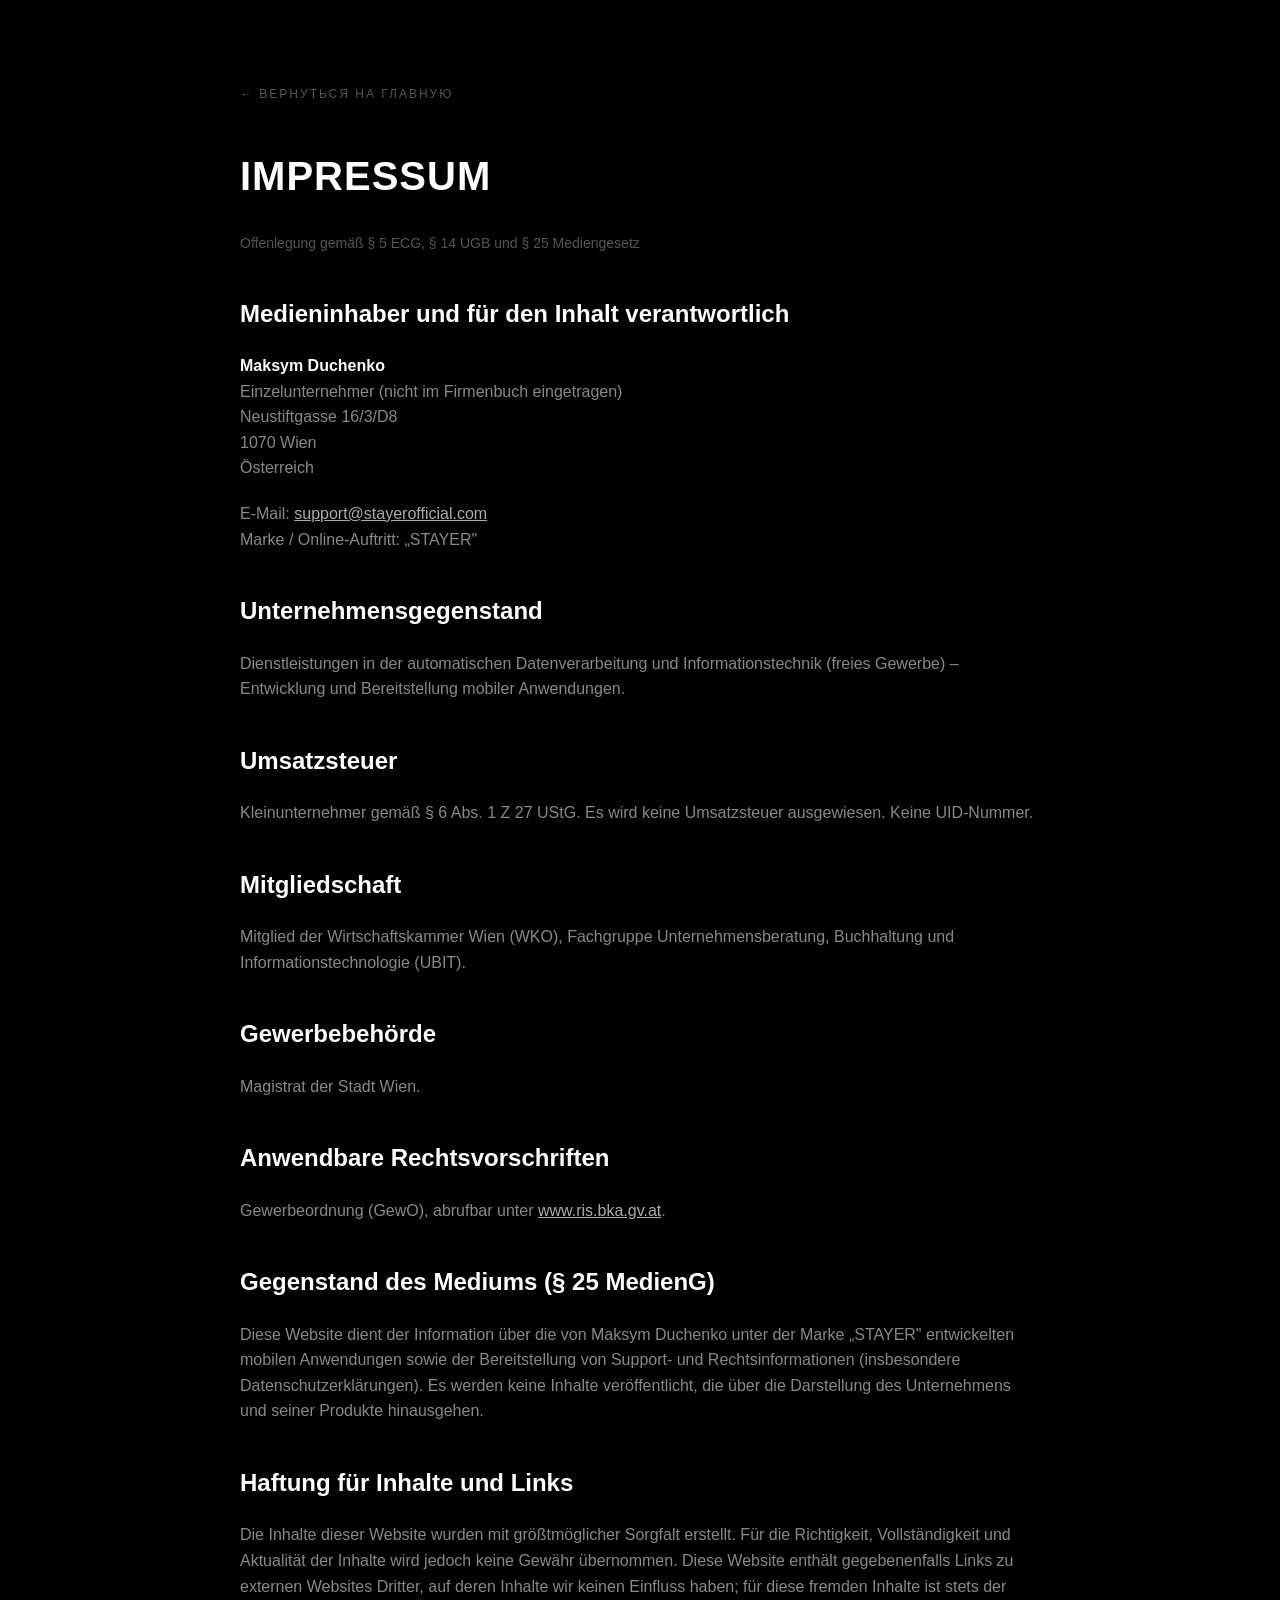
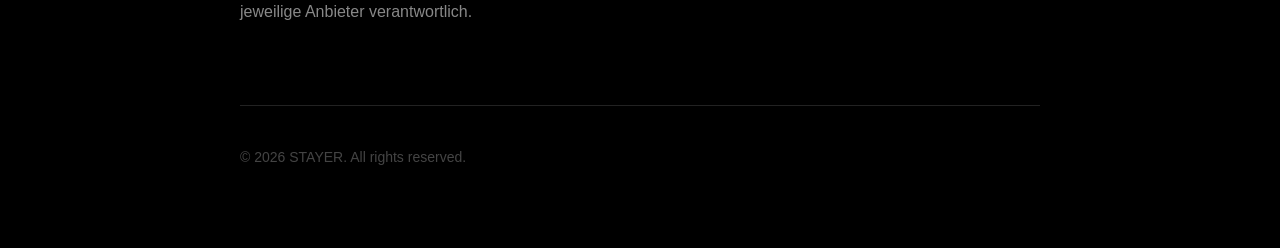
==== impressum.html @ 55f56fc3 "Add files via upload" ====
<!DOCTYPE html>
<html lang="de">
<head>
    <meta charset="UTF-8">
    <meta name="viewport" content="width=device-width, initial-scale=1.0">
    <title>Impressum | STAYER</title>
    <style>
        * { margin: 0; padding: 0; box-sizing: border-box; font-family: 'Helvetica Neue', Arial, sans-serif; }
        body { background-color: #000; color: #fff; padding: 80px 40px; line-height: 1.6; }

        .container { max-width: 800px; margin: 0 auto; }

        .back-link { display: inline-block; color: #555; text-decoration: none; margin-bottom: 40px; text-transform: uppercase; font-size: 12px; letter-spacing: 2px; transition: color 0.3s; }
        .back-link:hover { color: #fff; }

        h1 { font-size: 40px; font-weight: 900; text-transform: uppercase; margin-bottom: 24px; letter-spacing: 1px; }
        h2 { font-size: 24px; margin: 40px 0 20px; font-weight: 700; color: #fff; }
        p { color: #888; margin-bottom: 20px; font-size: 16px; }
        ul { color: #888; font-size: 16px; margin: 0 0 20px 22px; }
        li { margin-bottom: 10px; }
        strong, b { color: #fff; font-weight: 700; }
        p a, li a { color: #aaa; }
        p a:hover, li a:hover { color: #fff; }
        .meta { color: #555; font-size: 14px; }

        .footer { margin-top: 80px; padding-top: 40px; border-top: 1px solid #222; color: #444; font-size: 14px; }

        @media (max-width: 600px) { body { padding: 40px 20px; } h1 { font-size: 30px; } }
    </style>
</head>
<body>

    <div class="container">
        <a href="index.html" class="back-link">← Вернуться на главную</a>

        <h1>Impressum</h1>

        <p class="meta">Offenlegung gemäß § 5 ECG, § 14 UGB und § 25 Mediengesetz</p>

        <h2>Medieninhaber und für den Inhalt verantwortlich</h2>
        <p>
            <strong>Maksym Duchenko</strong><br>
            Einzelunternehmer (nicht im Firmenbuch eingetragen)<br>
            Neustiftgasse 16/3/D8<br>
            1070 Wien<br>
            Österreich
        </p>
        <p>
            E-Mail: <a href="mailto:support@stayerofficial.com">support@stayerofficial.com</a><br>
            Marke / Online-Auftritt: „STAYER"
        </p>

        <h2>Unternehmensgegenstand</h2>
        <p>Dienstleistungen in der automatischen Datenverarbeitung und Informationstechnik (freies Gewerbe) – Entwicklung und Bereitstellung mobiler Anwendungen.</p>

        <h2>Umsatzsteuer</h2>
        <p>Kleinunternehmer gemäß § 6 Abs. 1 Z 27 UStG. Es wird keine Umsatzsteuer ausgewiesen. Keine UID-Nummer.</p>

        <h2>Mitgliedschaft</h2>
        <p>Mitglied der Wirtschaftskammer Wien (WKO), Fachgruppe Unternehmensberatung, Buchhaltung und Informationstechnologie (UBIT).</p>

        <h2>Gewerbebehörde</h2>
        <p>Magistrat der Stadt Wien.</p>

        <h2>Anwendbare Rechtsvorschriften</h2>
        <p>Gewerbeordnung (GewO), abrufbar unter <a href="https://www.ris.bka.gv.at" target="_blank" rel="noopener">www.ris.bka.gv.at</a>.</p>

        <h2>Gegenstand des Mediums (§ 25 MedienG)</h2>
        <p>Diese Website dient der Information über die von Maksym Duchenko unter der Marke „STAYER" entwickelten mobilen Anwendungen sowie der Bereitstellung von Support- und Rechtsinformationen (insbesondere Datenschutzerklärungen). Es werden keine Inhalte veröffentlicht, die über die Darstellung des Unternehmens und seiner Produkte hinausgehen.</p>

        <h2>Haftung für Inhalte und Links</h2>
        <p>Die Inhalte dieser Website wurden mit größtmöglicher Sorgfalt erstellt. Für die Richtigkeit, Vollständigkeit und Aktualität der Inhalte wird jedoch keine Gewähr übernommen. Diese Website enthält gegebenenfalls Links zu externen Websites Dritter, auf deren Inhalte wir keinen Einfluss haben; für diese fremden Inhalte ist stets der jeweilige Anbieter verantwortlich.</p>

        <div class="footer">
            © 2026 STAYER. All rights reserved.
        </div>
    </div>

</body>
</html>
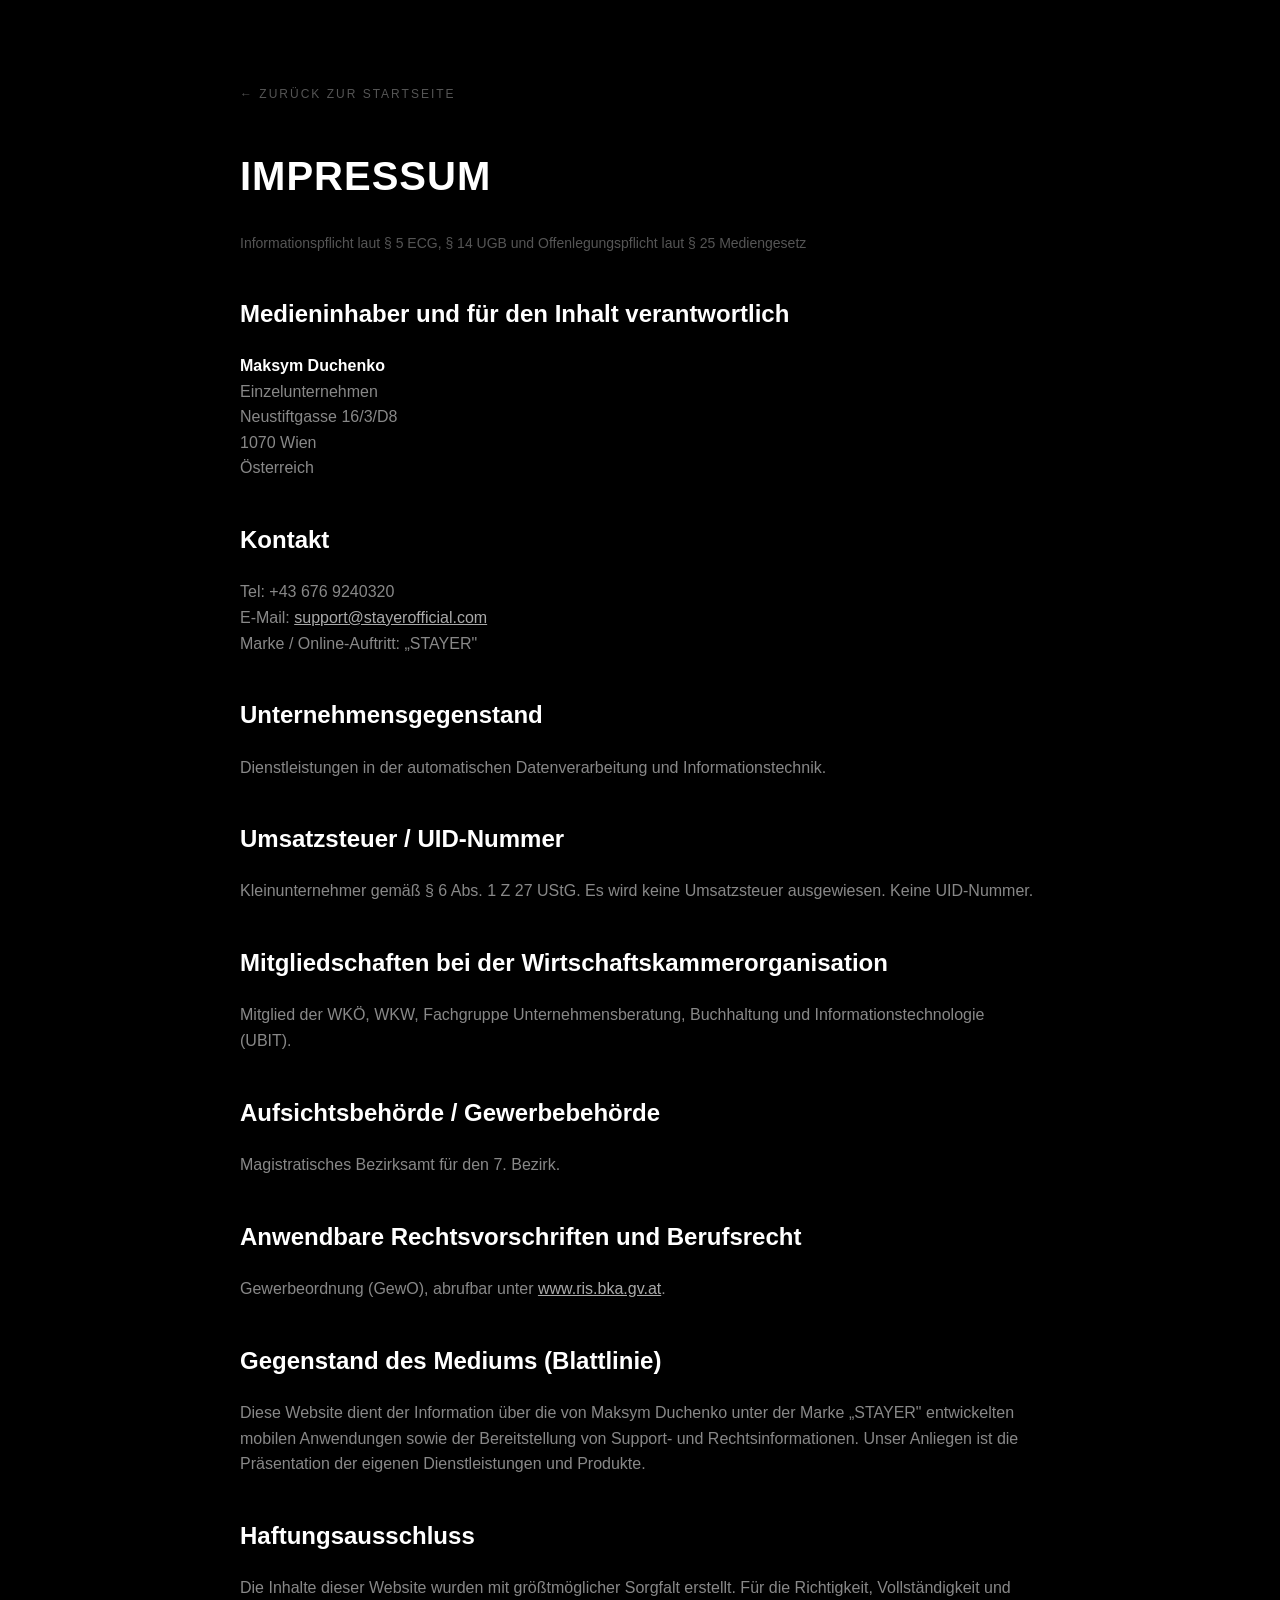
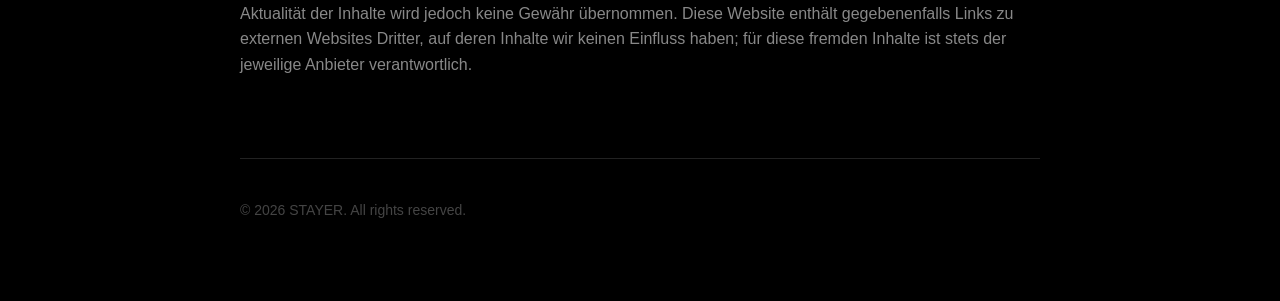
==== commit fd056bfd: "Update impressum.html" ====
--- a/impressum.html
+++ b/impressum.html
@@ -31,44 +31,47 @@
 <body>
 
     <div class="container">
-        <a href="index.html" class="back-link">← Вернуться на главную</a>
+        <a href="index.html" class="back-link">← Zurück zur Startseite</a>
 
         <h1>Impressum</h1>
 
-        <p class="meta">Offenlegung gemäß § 5 ECG, § 14 UGB und § 25 Mediengesetz</p>
+        <p class="meta">Informationspflicht laut § 5 ECG, § 14 UGB und Offenlegungspflicht laut § 25 Mediengesetz</p>
 
         <h2>Medieninhaber und für den Inhalt verantwortlich</h2>
         <p>
             <strong>Maksym Duchenko</strong><br>
-            Einzelunternehmer (nicht im Firmenbuch eingetragen)<br>
+            Einzelunternehmen<br>
             Neustiftgasse 16/3/D8<br>
             1070 Wien<br>
             Österreich
         </p>
+
+        <h2>Kontakt</h2>
         <p>
+            Tel: +43 676 9240320<br>
             E-Mail: <a href="mailto:support@stayerofficial.com">support@stayerofficial.com</a><br>
             Marke / Online-Auftritt: „STAYER"
         </p>
 
         <h2>Unternehmensgegenstand</h2>
-        <p>Dienstleistungen in der automatischen Datenverarbeitung und Informationstechnik (freies Gewerbe) – Entwicklung und Bereitstellung mobiler Anwendungen.</p>
+        <p>Dienstleistungen in der automatischen Datenverarbeitung und Informationstechnik.</p>
 
-        <h2>Umsatzsteuer</h2>
+        <h2>Umsatzsteuer / UID-Nummer</h2>
         <p>Kleinunternehmer gemäß § 6 Abs. 1 Z 27 UStG. Es wird keine Umsatzsteuer ausgewiesen. Keine UID-Nummer.</p>
 
-        <h2>Mitgliedschaft</h2>
-        <p>Mitglied der Wirtschaftskammer Wien (WKO), Fachgruppe Unternehmensberatung, Buchhaltung und Informationstechnologie (UBIT).</p>
+        <h2>Mitgliedschaften bei der Wirtschaftskammerorganisation</h2>
+        <p>Mitglied der WKÖ, WKW, Fachgruppe Unternehmensberatung, Buchhaltung und Informationstechnologie (UBIT).</p>
 
-        <h2>Gewerbebehörde</h2>
-        <p>Magistrat der Stadt Wien.</p>
+        <h2>Aufsichtsbehörde / Gewerbebehörde</h2>
+        <p>Magistratisches Bezirksamt für den 7. Bezirk.</p>
 
-        <h2>Anwendbare Rechtsvorschriften</h2>
+        <h2>Anwendbare Rechtsvorschriften und Berufsrecht</h2>
         <p>Gewerbeordnung (GewO), abrufbar unter <a href="https://www.ris.bka.gv.at" target="_blank" rel="noopener">www.ris.bka.gv.at</a>.</p>
 
-        <h2>Gegenstand des Mediums (§ 25 MedienG)</h2>
-        <p>Diese Website dient der Information über die von Maksym Duchenko unter der Marke „STAYER" entwickelten mobilen Anwendungen sowie der Bereitstellung von Support- und Rechtsinformationen (insbesondere Datenschutzerklärungen). Es werden keine Inhalte veröffentlicht, die über die Darstellung des Unternehmens und seiner Produkte hinausgehen.</p>
+        <h2>Gegenstand des Mediums (Blattlinie)</h2>
+        <p>Diese Website dient der Information über die von Maksym Duchenko unter der Marke „STAYER" entwickelten mobilen Anwendungen sowie der Bereitstellung von Support- und Rechtsinformationen. Unser Anliegen ist die Präsentation der eigenen Dienstleistungen und Produkte.</p>
 
-        <h2>Haftung für Inhalte und Links</h2>
+        <h2>Haftungsausschluss</h2>
         <p>Die Inhalte dieser Website wurden mit größtmöglicher Sorgfalt erstellt. Für die Richtigkeit, Vollständigkeit und Aktualität der Inhalte wird jedoch keine Gewähr übernommen. Diese Website enthält gegebenenfalls Links zu externen Websites Dritter, auf deren Inhalte wir keinen Einfluss haben; für diese fremden Inhalte ist stets der jeweilige Anbieter verantwortlich.</p>
 
         <div class="footer">
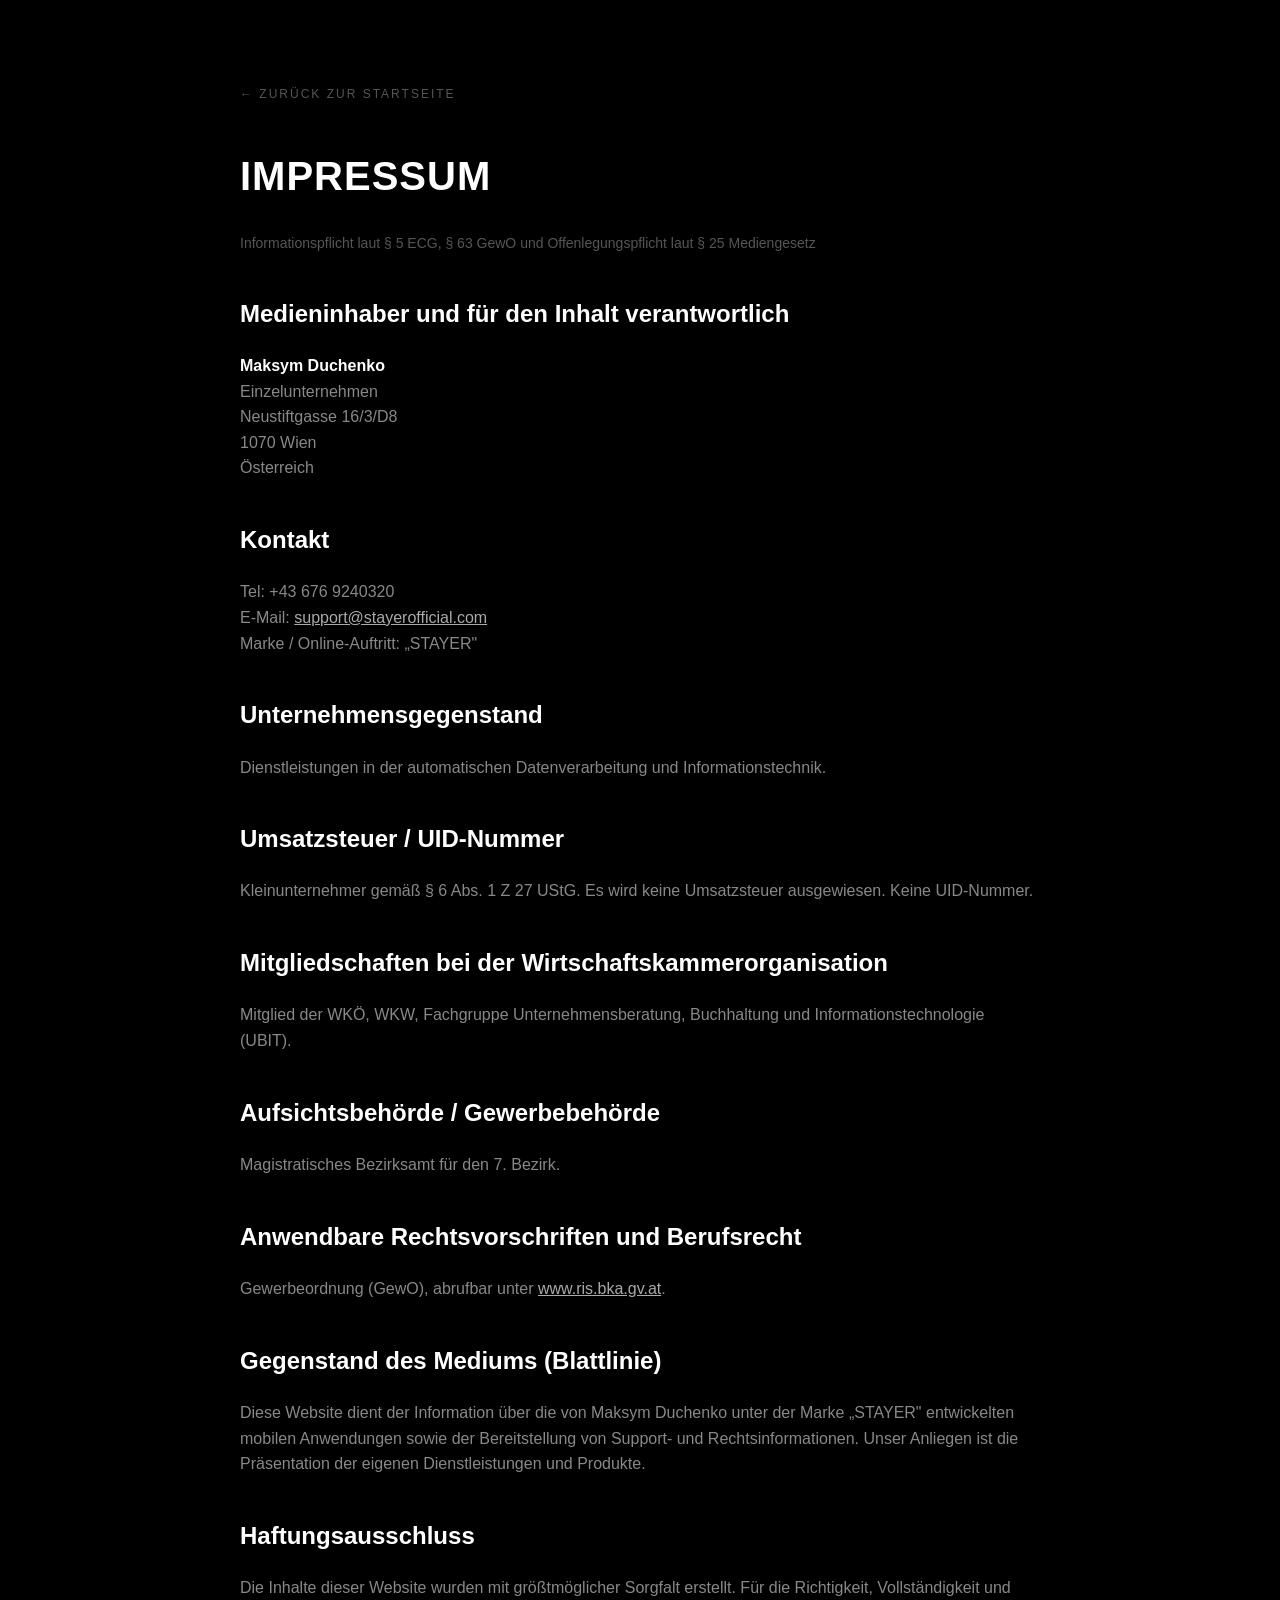
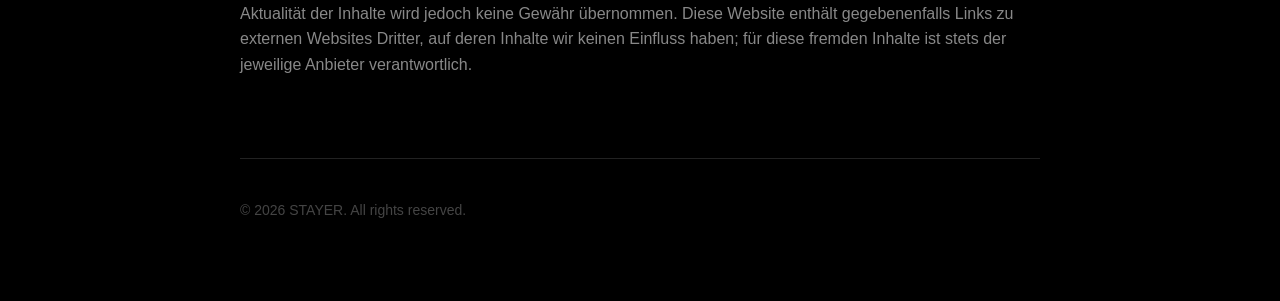
==== commit 3911bb86: "Update impressum.html" ====
--- a/impressum.html
+++ b/impressum.html
@@ -35,7 +35,7 @@
 
         <h1>Impressum</h1>
 
-        <p class="meta">Informationspflicht laut § 5 ECG, § 14 UGB und Offenlegungspflicht laut § 25 Mediengesetz</p>
+        <p class="meta">Informationspflicht laut § 5 ECG, § 63 GewO und Offenlegungspflicht laut § 25 Mediengesetz</p>
 
         <h2>Medieninhaber und für den Inhalt verantwortlich</h2>
         <p>
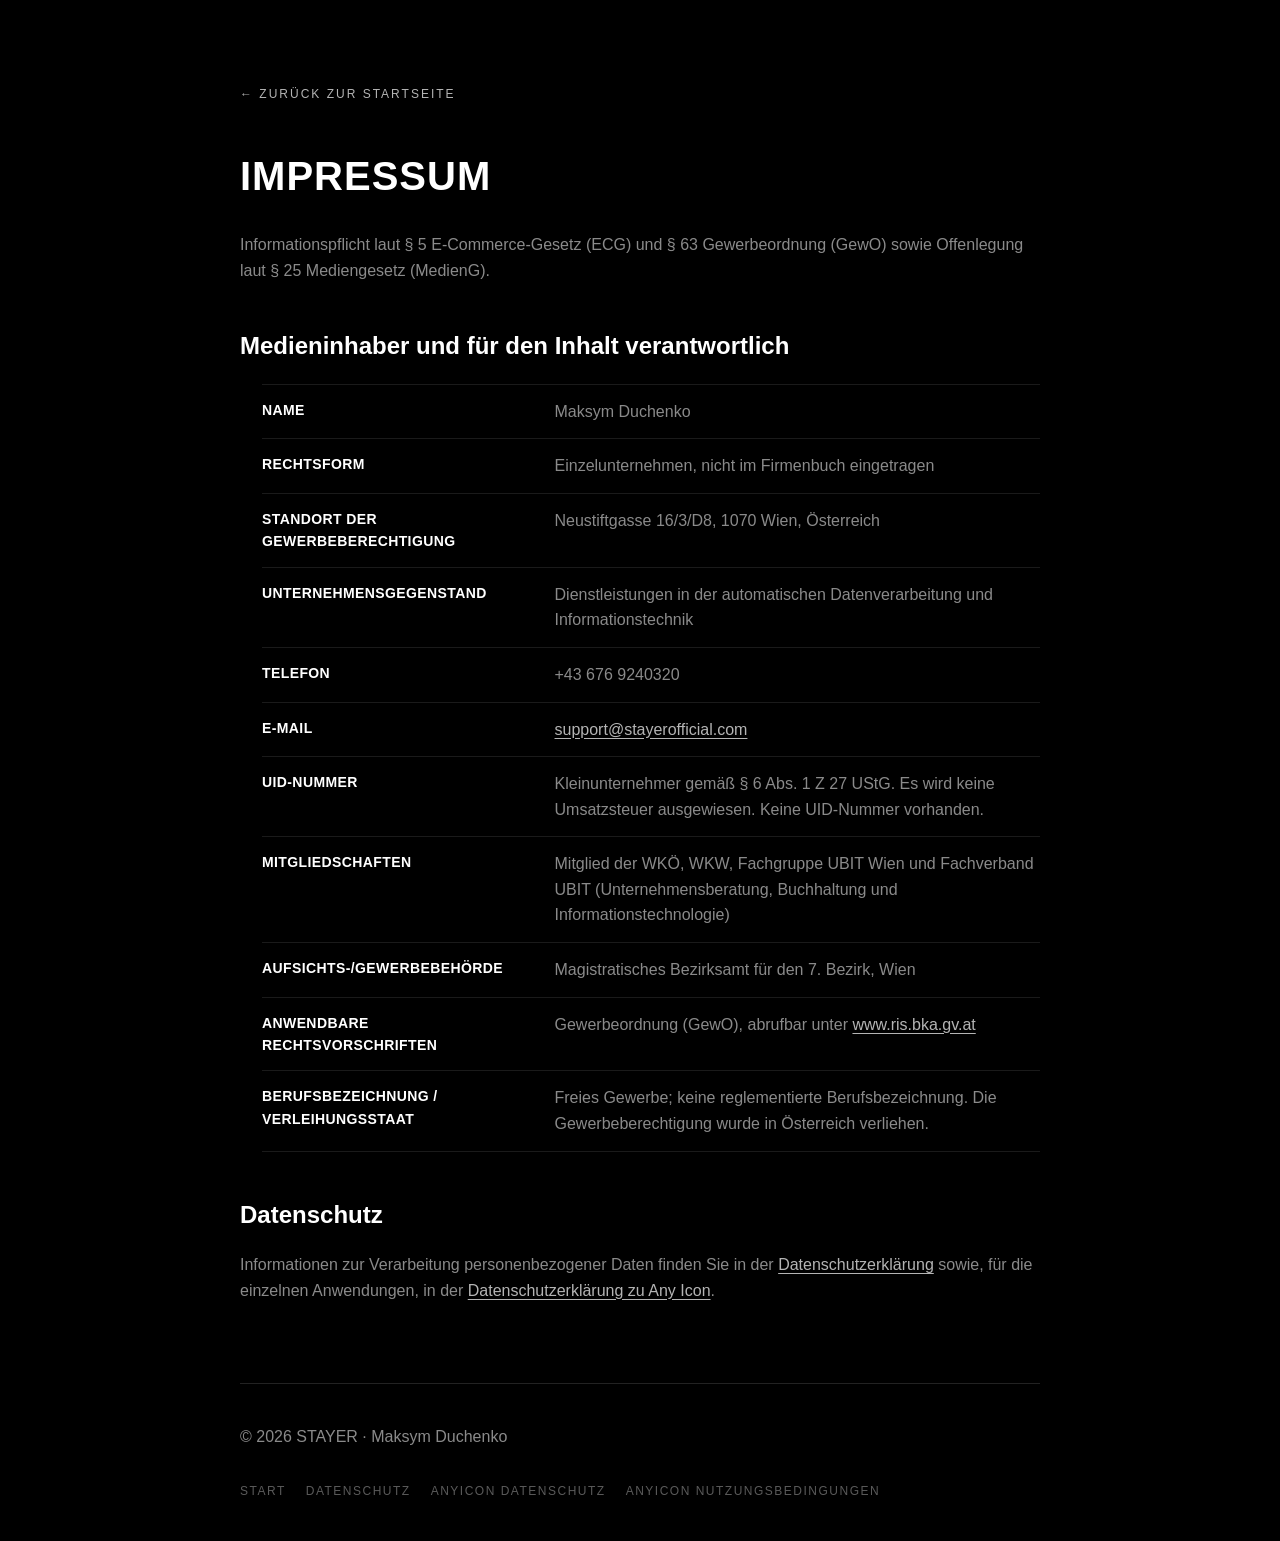
==== commit 141c00ff: "Add files via upload" ====
--- a/impressum.html
+++ b/impressum.html
@@ -1,83 +1,63 @@
 <!DOCTYPE html>
 <html lang="de">
 <head>
-    <meta charset="UTF-8">
-    <meta name="viewport" content="width=device-width, initial-scale=1.0">
-    <title>Impressum | STAYER</title>
-    <style>
-        * { margin: 0; padding: 0; box-sizing: border-box; font-family: 'Helvetica Neue', Arial, sans-serif; }
-        body { background-color: #000; color: #fff; padding: 80px 40px; line-height: 1.6; }
+<meta charset="UTF-8">
+<meta name="viewport" content="width=device-width, initial-scale=1, viewport-fit=cover">
+<title>Impressum | STAYER</title>
+<meta name="description" content="Impressum und Offenlegung gemäß § 5 ECG, § 63 GewO und § 25 MedienG für stayerofficial.com.">
+<meta name="theme-color" content="#000000">
+<link rel="canonical" href="https://stayerofficial.com/impressum.html">
+<link rel="icon" href="assets/favicon-32.png" sizes="32x32" type="image/png">
+<link rel="apple-touch-icon" href="assets/apple-touch-icon.png">
+<link rel="stylesheet" href="assets/site.css?v=3">
+</head>
+<body class="doc">
 
-        .container { max-width: 800px; margin: 0 auto; }
+<div class="container">
+  <a href="index-de.html" class="back-link" id="back">&larr; Zurück zur Startseite</a>
 
-        .back-link { display: inline-block; color: #555; text-decoration: none; margin-bottom: 40px; text-transform: uppercase; font-size: 12px; letter-spacing: 2px; transition: color 0.3s; }
-        .back-link:hover { color: #fff; }
+  <h1>Impressum</h1>
 
-        h1 { font-size: 40px; font-weight: 900; text-transform: uppercase; margin-bottom: 24px; letter-spacing: 1px; }
-        h2 { font-size: 24px; margin: 40px 0 20px; font-weight: 700; color: #fff; }
-        p { color: #888; margin-bottom: 20px; font-size: 16px; }
-        ul { color: #888; font-size: 16px; margin: 0 0 20px 22px; }
-        li { margin-bottom: 10px; }
-        strong, b { color: #fff; font-weight: 700; }
-        p a, li a { color: #aaa; }
-        p a:hover, li a:hover { color: #fff; }
-        .meta { color: #555; font-size: 14px; }
+  <p class="meta">Informationspflicht laut § 5 E-Commerce-Gesetz (ECG) und § 63 Gewerbeordnung (GewO) sowie Offenlegung laut § 25 Mediengesetz (MedienG).</p>
 
-        .footer { margin-top: 80px; padding-top: 40px; border-top: 1px solid #222; color: #444; font-size: 14px; }
+  <h2>Medieninhaber und für den Inhalt verantwortlich</h2>
 
-        @media (max-width: 600px) { body { padding: 40px 20px; } h1 { font-size: 30px; } }
-    </style>
-</head>
-<body>
+  <ul class="facts">
+    <li><span class="k">Name</span><span class="v">Maksym Duchenko</span></li>
+    <li><span class="k">Rechtsform</span><span class="v">Einzelunternehmen, nicht im Firmenbuch eingetragen</span></li>
+    <li><span class="k">Standort der Gewerbeberechtigung</span><span class="v">Neustiftgasse 16/3/D8, 1070 Wien, Österreich</span></li>
+    <li><span class="k">Unternehmensgegenstand</span><span class="v">Dienstleistungen in der automatischen Datenverarbeitung und Informationstechnik</span></li>
+    <li><span class="k">Telefon</span><span class="v">+43 676 9240320</span></li>
+    <li><span class="k">E-Mail</span><span class="v"><a href="mailto:support@stayerofficial.com">support@stayerofficial.com</a></span></li>
+    <li><span class="k">UID-Nummer</span><span class="v">Kleinunternehmer gemäß § 6 Abs. 1 Z 27 UStG. Es wird keine Umsatzsteuer ausgewiesen. Keine UID-Nummer vorhanden.</span></li>
+    <li><span class="k">Mitgliedschaften</span><span class="v">Mitglied der WKÖ, WKW, Fachgruppe UBIT Wien und Fachverband UBIT (Unternehmensberatung, Buchhaltung und Informationstechnologie)</span></li>
+    <li><span class="k">Aufsichts-/Gewerbebehörde</span><span class="v">Magistratisches Bezirksamt für den 7. Bezirk, Wien</span></li>
+    <li><span class="k">Anwendbare Rechtsvorschriften</span><span class="v">Gewerbeordnung (GewO), abrufbar unter <a href="https://www.ris.bka.gv.at" target="_blank" rel="noopener noreferrer">www.ris.bka.gv.at</a></span></li>
+    <li><span class="k">Berufsbezeichnung / Verleihungsstaat</span><span class="v">Freies Gewerbe; keine reglementierte Berufsbezeichnung. Die Gewerbeberechtigung wurde in Österreich verliehen.</span></li>
+  </ul>
 
-    <div class="container">
-        <a href="index.html" class="back-link">← Zurück zur Startseite</a>
+  <h2>Datenschutz</h2>
+  <p>Informationen zur Verarbeitung personenbezogener Daten finden Sie in der <a href="privacy-de.html">Datenschutzerklärung</a> sowie, für die einzelnen Anwendungen, in der <a href="privacy-anyicon-de.html">Datenschutzerklärung zu Any Icon</a>.</p>
 
-        <h1>Impressum</h1>
+  <footer class="site-footer">
+    <p>© 2026 STAYER · Maksym Duchenko</p>
+    <nav aria-label="Rechtliches">
+      <a href="index-de.html">Start</a>
+      <a href="privacy-de.html">Datenschutz</a>
+      <a href="privacy-anyicon-de.html">AnyIcon Datenschutz</a>
+      <a href="terms-anyicon-de.html">AnyIcon Nutzungsbedingungen</a>
+    </nav>
+  </footer>
+</div>
 
-        <p class="meta">Informationspflicht laut § 5 ECG, § 63 GewO und Offenlegungspflicht laut § 25 Mediengesetz</p>
-
-        <h2>Medieninhaber und für den Inhalt verantwortlich</h2>
-        <p>
-            <strong>Maksym Duchenko</strong><br>
-            Einzelunternehmen<br>
-            Neustiftgasse 16/3/D8<br>
-            1070 Wien<br>
-            Österreich
-        </p>
-
-        <h2>Kontakt</h2>
-        <p>
-            Tel: +43 676 9240320<br>
-            E-Mail: <a href="mailto:support@stayerofficial.com">support@stayerofficial.com</a><br>
-            Marke / Online-Auftritt: „STAYER"
-        </p>
-
-        <h2>Unternehmensgegenstand</h2>
-        <p>Dienstleistungen in der automatischen Datenverarbeitung und Informationstechnik.</p>
-
-        <h2>Umsatzsteuer / UID-Nummer</h2>
-        <p>Kleinunternehmer gemäß § 6 Abs. 1 Z 27 UStG. Es wird keine Umsatzsteuer ausgewiesen. Keine UID-Nummer.</p>
-
-        <h2>Mitgliedschaften bei der Wirtschaftskammerorganisation</h2>
-        <p>Mitglied der WKÖ, WKW, Fachgruppe Unternehmensberatung, Buchhaltung und Informationstechnologie (UBIT).</p>
-
-        <h2>Aufsichtsbehörde / Gewerbebehörde</h2>
-        <p>Magistratisches Bezirksamt für den 7. Bezirk.</p>
-
-        <h2>Anwendbare Rechtsvorschriften und Berufsrecht</h2>
-        <p>Gewerbeordnung (GewO), abrufbar unter <a href="https://www.ris.bka.gv.at" target="_blank" rel="noopener">www.ris.bka.gv.at</a>.</p>
-
-        <h2>Gegenstand des Mediums (Blattlinie)</h2>
-        <p>Diese Website dient der Information über die von Maksym Duchenko unter der Marke „STAYER" entwickelten mobilen Anwendungen sowie der Bereitstellung von Support- und Rechtsinformationen. Unser Anliegen ist die Präsentation der eigenen Dienstleistungen und Produkte.</p>
-
-        <h2>Haftungsausschluss</h2>
-        <p>Die Inhalte dieser Website wurden mit größtmöglicher Sorgfalt erstellt. Für die Richtigkeit, Vollständigkeit und Aktualität der Inhalte wird jedoch keine Gewähr übernommen. Diese Website enthält gegebenenfalls Links zu externen Websites Dritter, auf deren Inhalte wir keinen Einfluss haben; für diese fremden Inhalte ist stets der jeweilige Anbieter verantwortlich.</p>
-
-        <div class="footer">
-            © 2026 STAYER. All rights reserved.
-        </div>
-    </div>
-
+<script>
+  // Das Impressum gibt es nur auf Deutsch. Wer aus dem englischen Zweig kommt
+  // (?lang=en), soll aber wieder dorthin zurückfinden.
+  if (new URLSearchParams(location.search).get('lang') === 'en') {
+    var b = document.getElementById('back');
+    b.href = 'index.html';
+    b.innerHTML = '\u2190 Back to home';
+  }
+</script>
 </body>
 </html>
--- a/assets/site.css
+++ b/assets/site.css
@@ -0,0 +1,513 @@
+/* ==========================================================================
+   STAYER — stayerofficial.com
+   Shared stylesheet. Loaded by every page.
+   ========================================================================== */
+
+/* --- Design tokens ------------------------------------------------------ */
+:root {
+  --bg:          #000;
+  --surface:     #050505;
+  --fg:          #fff;
+  --muted:       #8a8a8a;
+  --dim:         #5a5a5a;
+  --faint:       #444;
+  --line:        #222;
+  --line-soft:   #1a1a1a;
+
+  --font: -apple-system, BlinkMacSystemFont, "Helvetica Neue", Helvetica,
+          "Segoe UI", Roboto, Arial, sans-serif;
+
+  --measure: 800px;
+  --ease:    cubic-bezier(.16, 1, .3, 1);
+  --dur:     .8s;
+}
+
+/* --- Reset -------------------------------------------------------------- */
+*, *::before, *::after { margin: 0; padding: 0; box-sizing: border-box; }
+
+html {
+  background-color: var(--bg);
+  color-scheme: dark;
+  -webkit-text-size-adjust: 100%;
+}
+
+body {
+  background-color: var(--bg);
+  color: var(--fg);
+  font-family: var(--font);
+  line-height: 1.6;
+  overscroll-behavior-y: none;
+  -webkit-font-smoothing: antialiased;
+}
+
+img, svg { display: block; max-width: 100%; }
+a { color: inherit; }
+
+/* Visible keyboard focus everywhere — the previous version had none. */
+:focus-visible {
+  outline: 2px solid var(--fg);
+  outline-offset: 3px;
+  border-radius: 2px;
+}
+
+.visually-hidden {
+  position: absolute; width: 1px; height: 1px;
+  margin: -1px; padding: 0; border: 0;
+  clip-path: inset(50%); overflow: hidden; white-space: nowrap;
+}
+
+.skip-link {
+  position: absolute; top: 0; left: 50%;
+  transform: translate(-50%, -120%);
+  z-index: 999;
+  background: var(--fg); color: var(--bg);
+  padding: 12px 20px; font-size: 13px; font-weight: 700;
+  letter-spacing: 1px; text-transform: uppercase; text-decoration: none;
+}
+.skip-link:focus { transform: translate(-50%, 0); }
+
+
+/* --- Language switcher (fixed, top right) ------------------------------ */
+.lang-switch {
+  position: fixed;
+  top: 22px; right: 24px;
+  z-index: 60;
+  display: flex;
+  gap: 9px;
+  align-items: center;
+  padding: 7px 14px;
+  border: 1px solid var(--line-soft);
+  border-radius: 999px;
+  background: rgba(0, 0, 0, .72);
+  -webkit-backdrop-filter: blur(10px);
+  backdrop-filter: blur(10px);
+  font-size: 12px;
+  font-weight: 700;
+  letter-spacing: 2px;
+  text-transform: uppercase;
+  transition: opacity .6s ease;
+}
+.lang-switch a { color: var(--dim); text-decoration: none; transition: color .3s ease; }
+.lang-switch a:hover, .lang-switch a:focus-visible { color: var(--fg); }
+.lang-switch a[aria-current] { color: var(--fg); cursor: default; }
+.lang-switch .sep { color: #303030; }
+
+body.nav-away .lang-switch { opacity: 0; pointer-events: none; }
+
+@media (max-width: 600px) {
+  .lang-switch { top: 14px; right: 14px; padding: 6px 12px; font-size: 11px; letter-spacing: 1.5px; }
+}
+@media print { .lang-switch { display: none; } }
+
+/* ==========================================================================
+   Document pages (Impressum, Privacy, Terms, 404)
+   ========================================================================== */
+.doc {
+  padding: 80px 40px 0;
+}
+.doc .back-link { max-width: calc(100% - 90px); }
+
+.doc .container {
+  max-width: var(--measure);
+  margin: 0 auto;
+}
+
+.back-link {
+  display: inline-block;
+  color: var(--dim);
+  text-decoration: none;
+  margin-bottom: 40px;
+  text-transform: uppercase;
+  font-size: 12px;
+  letter-spacing: 2px;
+  transition: color .3s ease;
+}
+.back-link:hover, .back-link:focus-visible { color: var(--fg); }
+
+.doc h1 {
+  font-size: clamp(30px, 6vw, 40px);
+  font-weight: 900;
+  text-transform: uppercase;
+  letter-spacing: 1px;
+  margin-bottom: 24px;
+  text-wrap: balance;
+}
+
+.doc h2 {
+  font-size: clamp(20px, 3.4vw, 24px);
+  font-weight: 700;
+  color: var(--fg);
+  margin: 44px 0 18px;
+  scroll-margin-top: 24px;
+}
+
+.doc h3 {
+  font-size: 17px;
+  font-weight: 700;
+  color: var(--fg);
+  margin: 28px 0 12px;
+}
+
+.doc p,
+.doc li { color: var(--muted); font-size: 16px; }
+.doc p  { margin-bottom: 20px; }
+.doc ul,
+.doc ol { margin: 0 0 20px 22px; }
+.doc li { margin-bottom: 10px; }
+
+.doc strong, .doc b { color: var(--fg); font-weight: 700; }
+
+.doc a { color: #b4b4b4; text-underline-offset: 3px; }
+.doc a:hover, .doc a:focus-visible { color: var(--fg); }
+
+.meta { color: var(--dim); font-size: 14px; }
+
+/* Key-value block used by the Impressum */
+.facts {
+  list-style: none;
+  margin: 0 0 20px;
+  border-top: 1px solid var(--line-soft);
+}
+.facts > li {
+  display: grid;
+  grid-template-columns: minmax(190px, 34%) 1fr;
+  gap: 8px 28px;
+  margin: 0;
+  padding: 14px 0;
+  border-bottom: 1px solid var(--line-soft);
+}
+.facts dfn,
+.facts .k {
+  font-style: normal;
+  color: var(--fg);
+  font-weight: 700;
+  font-size: 14px;
+  letter-spacing: .4px;
+  text-transform: uppercase;
+}
+.facts .v { color: var(--muted); }
+
+.callout {
+  border-left: 2px solid var(--line);
+  padding: 4px 0 4px 20px;
+  margin: 0 0 20px;
+}
+.callout p:last-child { margin-bottom: 0; }
+
+/* --- Footer shared by every page --------------------------------------- */
+.site-footer {
+  max-width: var(--measure);
+  margin: 80px auto 0;
+  padding: 40px 0;
+  border-top: 1px solid var(--line);
+  color: var(--faint);
+  font-size: 14px;
+  display: flex;
+  flex-wrap: wrap;
+  gap: 12px 28px;
+  align-items: baseline;
+  justify-content: space-between;
+}
+.site-footer nav {
+  display: flex;
+  flex-wrap: wrap;
+  gap: 12px 20px;
+}
+.site-footer a {
+  color: var(--dim);
+  text-decoration: none;
+  text-transform: uppercase;
+  font-size: 12px;
+  letter-spacing: 1.5px;
+  transition: color .3s ease;
+}
+.site-footer a:hover, .site-footer a:focus-visible { color: var(--fg); }
+
+@media (max-width: 600px) {
+  .doc { padding: 40px 20px 0; }
+  .facts > li { grid-template-columns: 1fr; gap: 2px; padding: 12px 0; }
+  .site-footer { margin-top: 56px; }
+}
+
+/* ==========================================================================
+   Home page
+   ========================================================================== */
+.home {
+  scroll-snap-type: y proximity;
+  scroll-behavior: smooth;
+  overflow-x: hidden;
+}
+.home body { overflow-x: hidden; }
+
+/* The scrollbar is hidden by design; keyboard and wheel scrolling still work. */
+.home body::-webkit-scrollbar { display: none; }
+.home body { scrollbar-width: none; -ms-overflow-style: none; }
+
+.bg-layer {
+  position: fixed;
+  inset: 0;
+  height: 100vh;
+  height: 100svh;
+  background-image: image-set(url('hero-1280.jpg') 1x, url('hero-2560.jpg') 2x);
+  background-image: -webkit-image-set(url('hero-1280.jpg') 1x, url('hero-2560.jpg') 2x);
+  background-size: cover;
+  background-position: center;
+  z-index: 1;
+  transform: perspective(2000px) translate3d(0, 0, 0) rotateY(0);
+  transition: transform var(--dur) var(--ease), opacity var(--dur) ease;
+}
+@media (min-width: 800px) {
+  .bg-layer { background-image: url('hero-2560.jpg'); }
+}
+
+.bottom-gradient {
+  position: fixed;
+  bottom: 0; left: 0;
+  width: 100%;
+  height: 35vh;
+  background: linear-gradient(to top, rgba(0,0,0,.85) 0%, rgba(0,0,0,0) 100%);
+  z-index: 2;
+  pointer-events: none;
+  transition: opacity var(--dur) ease;
+}
+
+.words {
+  position: fixed;
+  bottom: calc(4vh + env(safe-area-inset-bottom));
+  left: 50%;
+  width: 100%;
+  z-index: 10;
+  text-align: center;
+  transform: perspective(2000px) translateX(-50%);
+  transition: transform var(--dur) var(--ease), opacity var(--dur) ease;
+  transform-style: preserve-3d;
+}
+
+.nav-word {
+  position: absolute;
+  bottom: 0; left: 50%;
+  display: flex;
+  align-items: center;
+  justify-content: center;
+  font-size: clamp(38px, 10vw, 150px);
+  font-weight: 900;
+  text-transform: uppercase;
+  text-decoration: none;
+  color: var(--fg);
+  text-shadow: 0 4px 25px rgba(0, 0, 0, .6);
+  white-space: nowrap;
+  opacity: 0;
+  transform: translate(-50%, 50px);
+  pointer-events: none;
+  transition: color .3s ease;
+}
+.nav-word:hover { color: #ccc; }
+.nav-word:focus-visible { opacity: 1 !important; pointer-events: auto; }
+
+.scroll-arrow {
+  width: .7em; height: .7em;
+  margin-left: 15px;
+  animation: floatDown 2s ease-in-out infinite;
+}
+@keyframes floatDown {
+  0%, 100% { transform: translateY(0); }
+  50%      { transform: translateY(15px); }
+}
+
+/* Height of both is set by home.js so the runway ends exactly on the last word. */
+.scroll-section,
+.scroll-tail { width: 100%; scroll-snap-align: start; }
+
+.site-footer-link {
+  position: fixed;
+  bottom: calc(20px + env(safe-area-inset-bottom));
+  left: 50%;
+  transform: translateX(-50%);
+  z-index: 50;
+  display: flex;
+  gap: 20px;
+  color: var(--dim);
+  font-size: 12px;
+  letter-spacing: 2px;
+  text-transform: uppercase;
+  transition: opacity .6s ease;
+}
+.site-footer-link a { color: var(--dim); text-decoration: none; transition: color .3s ease; }
+.site-footer-link a:hover, .site-footer-link a:focus-visible { color: var(--fg); }
+
+/* --- "Navigated away" state (apps overlay open) ------------------------- */
+body.nav-away .bg-layer {
+  transform: perspective(2000px) translate3d(-30vw, 0, -200px) rotateY(10deg);
+  opacity: 0;
+}
+body.nav-away .bottom-gradient { opacity: 0; }
+body.nav-away .words {
+  transform: perspective(2000px) translate3d(calc(-50% - 50vw), 0, -300px) rotateY(15deg);
+  opacity: 0;
+  pointer-events: none;
+}
+body.nav-away .site-footer-link { opacity: 0; pointer-events: none; }
+
+/* --- Apps overlay ------------------------------------------------------- */
+.apps-overlay {
+  position: fixed;
+  inset: 0;
+  height: 100vh;
+  height: 100svh;
+  background-color: var(--bg);
+  z-index: 100;
+  opacity: 0;
+  transform: perspective(2000px) translate3d(100vw, 0, -300px) rotateY(-15deg);
+  pointer-events: none;
+  visibility: hidden;
+  transition: transform var(--dur) var(--ease), opacity var(--dur) ease,
+              visibility 0s linear var(--dur);
+  overflow-y: auto;
+  overscroll-behavior: contain;
+  padding: 100px 40px 80px;
+}
+.apps-overlay.active {
+  opacity: 1;
+  visibility: visible;
+  transform: perspective(2000px) translate3d(0, 0, 0) rotateY(0);
+  pointer-events: auto;
+  transition: transform var(--dur) var(--ease), opacity var(--dur) ease,
+              visibility 0s;
+}
+
+.apps-header {
+  position: fixed;
+  top: 0; left: 0;
+  width: 100%;
+  padding: 30px 40px;
+  display: flex;
+  justify-content: space-between;
+  align-items: center;
+  z-index: 110;
+  background: linear-gradient(to bottom, rgba(0,0,0,1) 0%, rgba(0,0,0,0) 100%);
+}
+.close-btn {
+  background: none;
+  border: none;
+  color: var(--fg);
+  font: inherit;
+  font-size: 14px;
+  font-weight: 600;
+  letter-spacing: 1px;
+  text-transform: uppercase;
+  cursor: pointer;
+  transition: color .3s ease;
+}
+.close-btn:hover { color: var(--muted); }
+.page-title {
+  font-size: 14px;
+  font-weight: 900;
+  letter-spacing: 2px;
+  color: var(--dim);
+  text-transform: uppercase;
+}
+
+.apps-grid {
+  display: grid;
+  grid-template-columns: repeat(auto-fit, minmax(300px, 400px));
+  gap: 30px;
+  justify-content: center;
+  max-width: 1000px;
+  margin: 0 auto;
+  list-style: none;
+}
+
+.app-card {
+  background-color: var(--surface);
+  border: 1px solid var(--line-soft);
+  border-radius: 16px;
+  padding: 40px 30px;
+  display: flex;
+  flex-direction: column;
+  transition: transform .4s ease, border-color .4s ease;
+}
+.app-card:hover { transform: translateY(-8px); border-color: #333; }
+
+.app-icon {
+  width: 60px; height: 60px;
+  background-color: #111;
+  border: 1px solid var(--line);
+  border-radius: 12px;
+  margin-bottom: 24px;
+  overflow: hidden;
+}
+.app-icon img { width: 100%; height: 100%; object-fit: cover; }
+
+.app-title { font-size: 24px; font-weight: 700; margin-bottom: 12px; }
+.app-description {
+  font-size: 15px;
+  line-height: 1.5;
+  color: var(--muted);
+  margin-bottom: 30px;
+  flex-grow: 1;
+}
+
+.tags { display: flex; gap: 8px; margin-bottom: 30px; flex-wrap: wrap; list-style: none; }
+.tag {
+  font-size: 11px;
+  text-transform: uppercase;
+  letter-spacing: 1px;
+  padding: 6px 10px;
+  background-color: #111;
+  border-radius: 4px;
+  color: #aaa;
+}
+
+.app-links { display: flex; gap: 10px; width: 100%; flex-wrap: wrap; }
+.app-link {
+  flex: 1 1 130px;
+  text-decoration: none;
+  color: #000;
+  background-color: var(--fg);
+  padding: 14px 10px;
+  border-radius: 8px;
+  font-size: 11px;
+  font-weight: 700;
+  text-transform: uppercase;
+  letter-spacing: 1px;
+  text-align: center;
+  transition: background-color .3s ease;
+}
+.app-link:hover, .app-link:focus-visible { background-color: #ccc; }
+.app-link[aria-disabled="true"] {
+  background-color: transparent;
+  color: var(--dim);
+  border: 1px solid var(--line);
+  cursor: default;
+}
+.app-link[aria-disabled="true"]:hover { background-color: transparent; }
+
+@media (max-width: 600px) {
+  .words { bottom: calc(52px + env(safe-area-inset-bottom)); }
+  .apps-overlay { padding: 90px 20px 60px; }
+  .apps-header  { padding: 24px 20px; }
+  .app-card     { padding: 30px 24px; }
+}
+
+/* ==========================================================================
+   Motion & print
+   ========================================================================== */
+@media (prefers-reduced-motion: reduce) {
+  html { scroll-behavior: auto; }
+  *, *::before, *::after {
+    animation-duration: .001ms !important;
+    animation-iteration-count: 1 !important;
+    transition-duration: .001ms !important;
+  }
+  .bg-layer, .words, .apps-overlay { transform: none !important; }
+  .apps-overlay.active { transform: none !important; }
+}
+
+@media print {
+  body { background: #fff; color: #000; padding: 0; }
+  .doc p, .doc li, .meta, .facts .v { color: #222; }
+  .doc a { color: #000; }
+  .doc a[href^="http"]::after { content: " (" attr(href) ")"; font-size: 11px; }
+  .back-link, .skip-link { display: none; }
+  .site-footer { border-color: #ccc; color: #444; }
+}
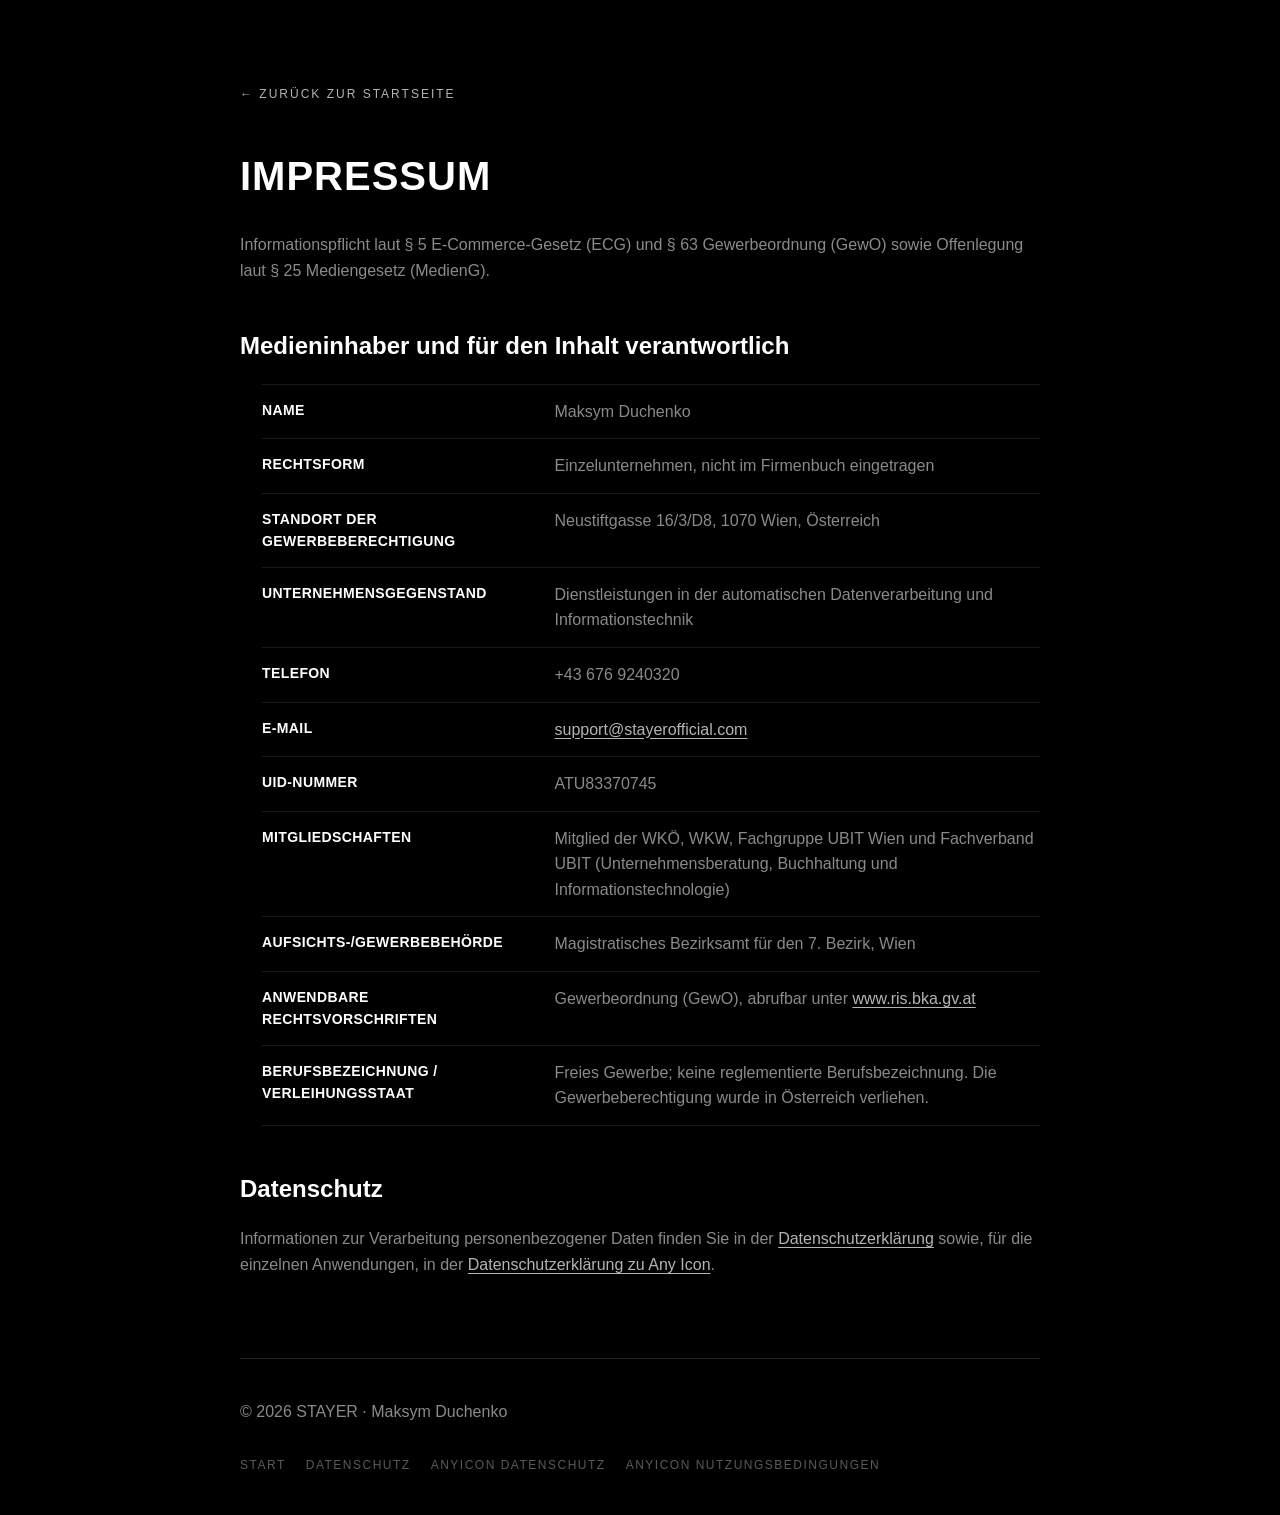
==== commit 54b5ed36: "Update.html" ====
--- a/impressum.html
+++ b/impressum.html
@@ -29,7 +29,7 @@
     <li><span class="k">Unternehmensgegenstand</span><span class="v">Dienstleistungen in der automatischen Datenverarbeitung und Informationstechnik</span></li>
     <li><span class="k">Telefon</span><span class="v">+43 676 9240320</span></li>
     <li><span class="k">E-Mail</span><span class="v"><a href="mailto:support@stayerofficial.com">support@stayerofficial.com</a></span></li>
-    <li><span class="k">UID-Nummer</span><span class="v">Kleinunternehmer gemäß § 6 Abs. 1 Z 27 UStG. Es wird keine Umsatzsteuer ausgewiesen. Keine UID-Nummer vorhanden.</span></li>
+    <li><span class="k">UID-Nummer</span><span class="v">ATU83370745</span></li>
     <li><span class="k">Mitgliedschaften</span><span class="v">Mitglied der WKÖ, WKW, Fachgruppe UBIT Wien und Fachverband UBIT (Unternehmensberatung, Buchhaltung und Informationstechnologie)</span></li>
     <li><span class="k">Aufsichts-/Gewerbebehörde</span><span class="v">Magistratisches Bezirksamt für den 7. Bezirk, Wien</span></li>
     <li><span class="k">Anwendbare Rechtsvorschriften</span><span class="v">Gewerbeordnung (GewO), abrufbar unter <a href="https://www.ris.bka.gv.at" target="_blank" rel="noopener noreferrer">www.ris.bka.gv.at</a></span></li>
